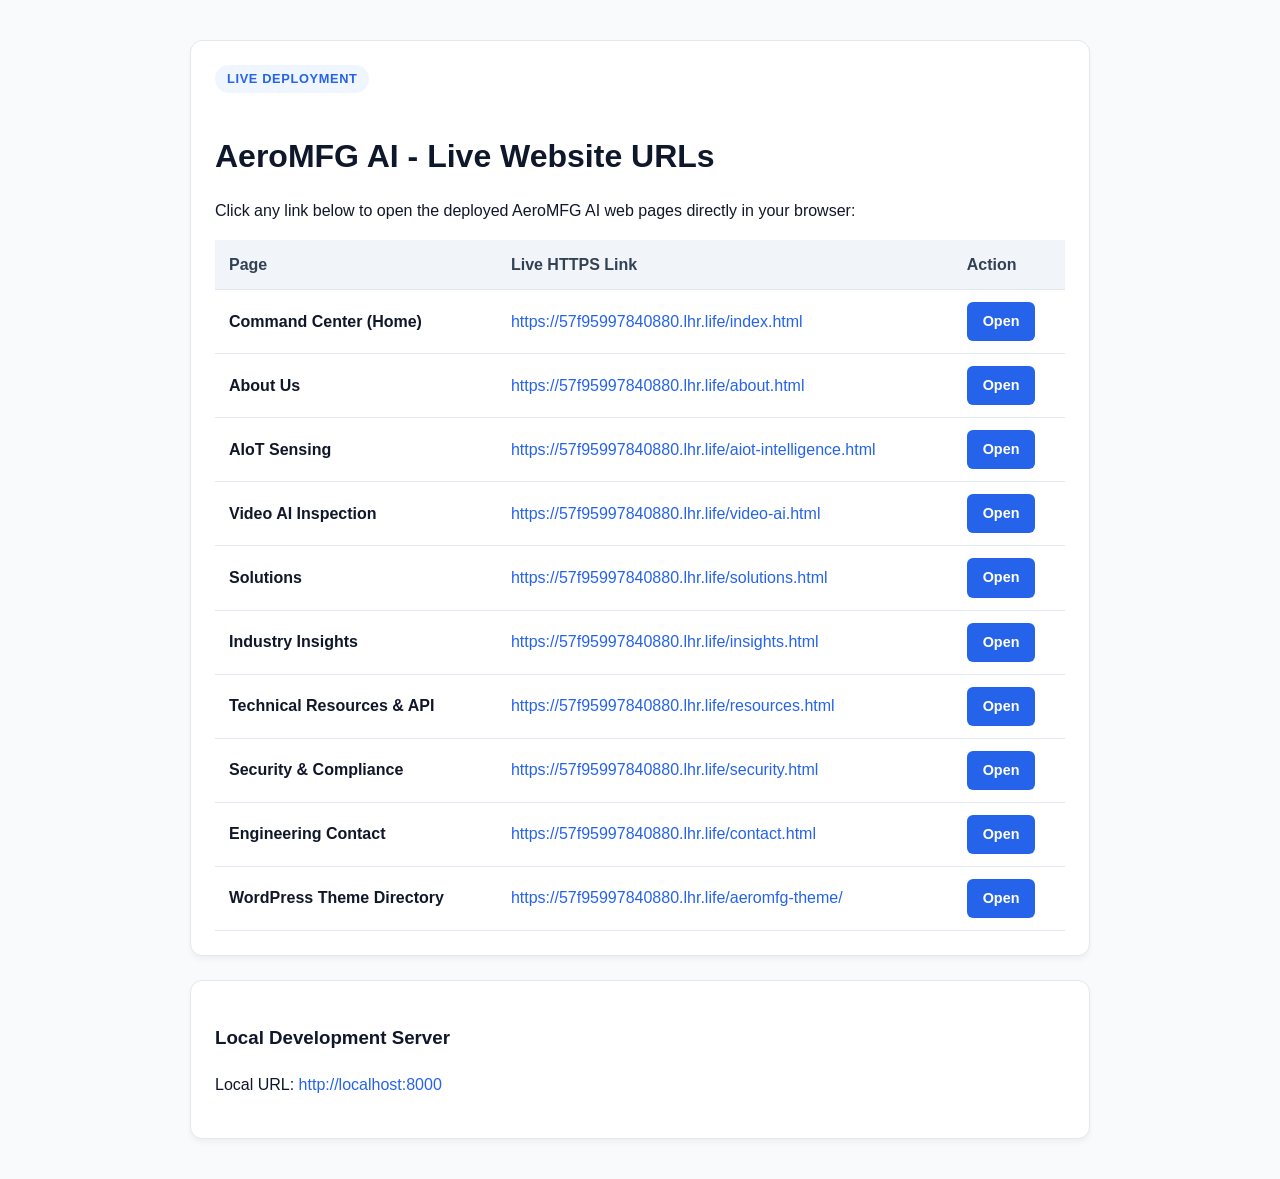
==== LIVE_URLS.html @ 39b1e579 "Initial commit: AeroMFG AI complete 9-page website and WordPress theme" ====
<!DOCTYPE html>
<html lang="en">
<head>
  <meta charset="UTF-8">
  <meta name="viewport" content="width=device-width, initial-scale=1.0">
  <title>AeroMFG AI - Live Website URLs</title>
  <style>
    body {
      font-family: -apple-system, BlinkMacSystemFont, "Segoe UI", Roboto, sans-serif;
      background-color: #f8fafc;
      color: #0f172a;
      max-width: 900px;
      margin: 40px auto;
      padding: 0 20px;
      line-height: 1.6;
    }
    .card {
      background: #ffffff;
      border: 1px solid #e2e8f0;
      border-radius: 12px;
      padding: 24px;
      margin-bottom: 24px;
      box-shadow: 0 4px 6px -1px rgba(15, 23, 42, 0.05);
    }
    h1 {
      font-size: 2rem;
      color: #0f172a;
      margin-bottom: 8px;
    }
    .badge {
      display: inline-block;
      background: #eff6ff;
      color: #2563eb;
      font-size: 0.8rem;
      font-weight: 700;
      padding: 4px 12px;
      border-radius: 9999px;
      margin-bottom: 16px;
      text-transform: uppercase;
      letter-spacing: 0.05em;
    }
    table {
      width: 100%;
      border-collapse: collapse;
      margin-top: 12px;
    }
    th, td {
      padding: 12px 14px;
      text-align: left;
      border-bottom: 1px solid #e2e8f0;
    }
    th {
      background: #f1f5f9;
      font-weight: 600;
      color: #334155;
    }
    a {
      color: #2563eb;
      text-decoration: none;
      font-weight: 500;
    }
    a:hover {
      text-decoration: underline;
    }
    .btn {
      display: inline-block;
      background: #2563eb;
      color: #ffffff !important;
      padding: 8px 16px;
      border-radius: 6px;
      font-size: 0.9rem;
      font-weight: 600;
      text-decoration: none !important;
    }
    .btn:hover {
      background: #1d4ed8;
    }
  </style>
</head>
<body>

  <div class="card">
    <span class="badge">Live Deployment</span>
    <h1>AeroMFG AI - Live Website URLs</h1>
    <p>Click any link below to open the deployed AeroMFG AI web pages directly in your browser:</p>

    <table>
      <thead>
        <tr>
          <th>Page</th>
          <th>Live HTTPS Link</th>
          <th>Action</th>
        </tr>
      </thead>
      <tbody>
        <tr>
          <td><strong>Command Center (Home)</strong></td>
          <td><a href="https://57f95997840880.lhr.life/index.html" target="_blank">https://57f95997840880.lhr.life/index.html</a></td>
          <td><a href="https://57f95997840880.lhr.life/index.html" target="_blank" class="btn">Open</a></td>
        </tr>
        <tr>
          <td><strong>About Us</strong></td>
          <td><a href="https://57f95997840880.lhr.life/about.html" target="_blank">https://57f95997840880.lhr.life/about.html</a></td>
          <td><a href="https://57f95997840880.lhr.life/about.html" target="_blank" class="btn">Open</a></td>
        </tr>
        <tr>
          <td><strong>AIoT Sensing</strong></td>
          <td><a href="https://57f95997840880.lhr.life/aiot-intelligence.html" target="_blank">https://57f95997840880.lhr.life/aiot-intelligence.html</a></td>
          <td><a href="https://57f95997840880.lhr.life/aiot-intelligence.html" target="_blank" class="btn">Open</a></td>
        </tr>
        <tr>
          <td><strong>Video AI Inspection</strong></td>
          <td><a href="https://57f95997840880.lhr.life/video-ai.html" target="_blank">https://57f95997840880.lhr.life/video-ai.html</a></td>
          <td><a href="https://57f95997840880.lhr.life/video-ai.html" target="_blank" class="btn">Open</a></td>
        </tr>
        <tr>
          <td><strong>Solutions</strong></td>
          <td><a href="https://57f95997840880.lhr.life/solutions.html" target="_blank">https://57f95997840880.lhr.life/solutions.html</a></td>
          <td><a href="https://57f95997840880.lhr.life/solutions.html" target="_blank" class="btn">Open</a></td>
        </tr>
        <tr>
          <td><strong>Industry Insights</strong></td>
          <td><a href="https://57f95997840880.lhr.life/insights.html" target="_blank">https://57f95997840880.lhr.life/insights.html</a></td>
          <td><a href="https://57f95997840880.lhr.life/insights.html" target="_blank" class="btn">Open</a></td>
        </tr>
        <tr>
          <td><strong>Technical Resources & API</strong></td>
          <td><a href="https://57f95997840880.lhr.life/resources.html" target="_blank">https://57f95997840880.lhr.life/resources.html</a></td>
          <td><a href="https://57f95997840880.lhr.life/resources.html" target="_blank" class="btn">Open</a></td>
        </tr>
        <tr>
          <td><strong>Security & Compliance</strong></td>
          <td><a href="https://57f95997840880.lhr.life/security.html" target="_blank">https://57f95997840880.lhr.life/security.html</a></td>
          <td><a href="https://57f95997840880.lhr.life/security.html" target="_blank" class="btn">Open</a></td>
        </tr>
        <tr>
          <td><strong>Engineering Contact</strong></td>
          <td><a href="https://57f95997840880.lhr.life/contact.html" target="_blank">https://57f95997840880.lhr.life/contact.html</a></td>
          <td><a href="https://57f95997840880.lhr.life/contact.html" target="_blank" class="btn">Open</a></td>
        </tr>
        <tr>
          <td><strong>WordPress Theme Directory</strong></td>
          <td><a href="https://57f95997840880.lhr.life/aeromfg-theme/" target="_blank">https://57f95997840880.lhr.life/aeromfg-theme/</a></td>
          <td><a href="https://57f95997840880.lhr.life/aeromfg-theme/" target="_blank" class="btn">Open</a></td>
        </tr>
      </tbody>
    </table>
  </div>

  <div class="card">
    <h3>Local Development Server</h3>
    <p>Local URL: <a href="http://localhost:8000" target="_blank">http://localhost:8000</a></p>
  </div>

</body>
</html>
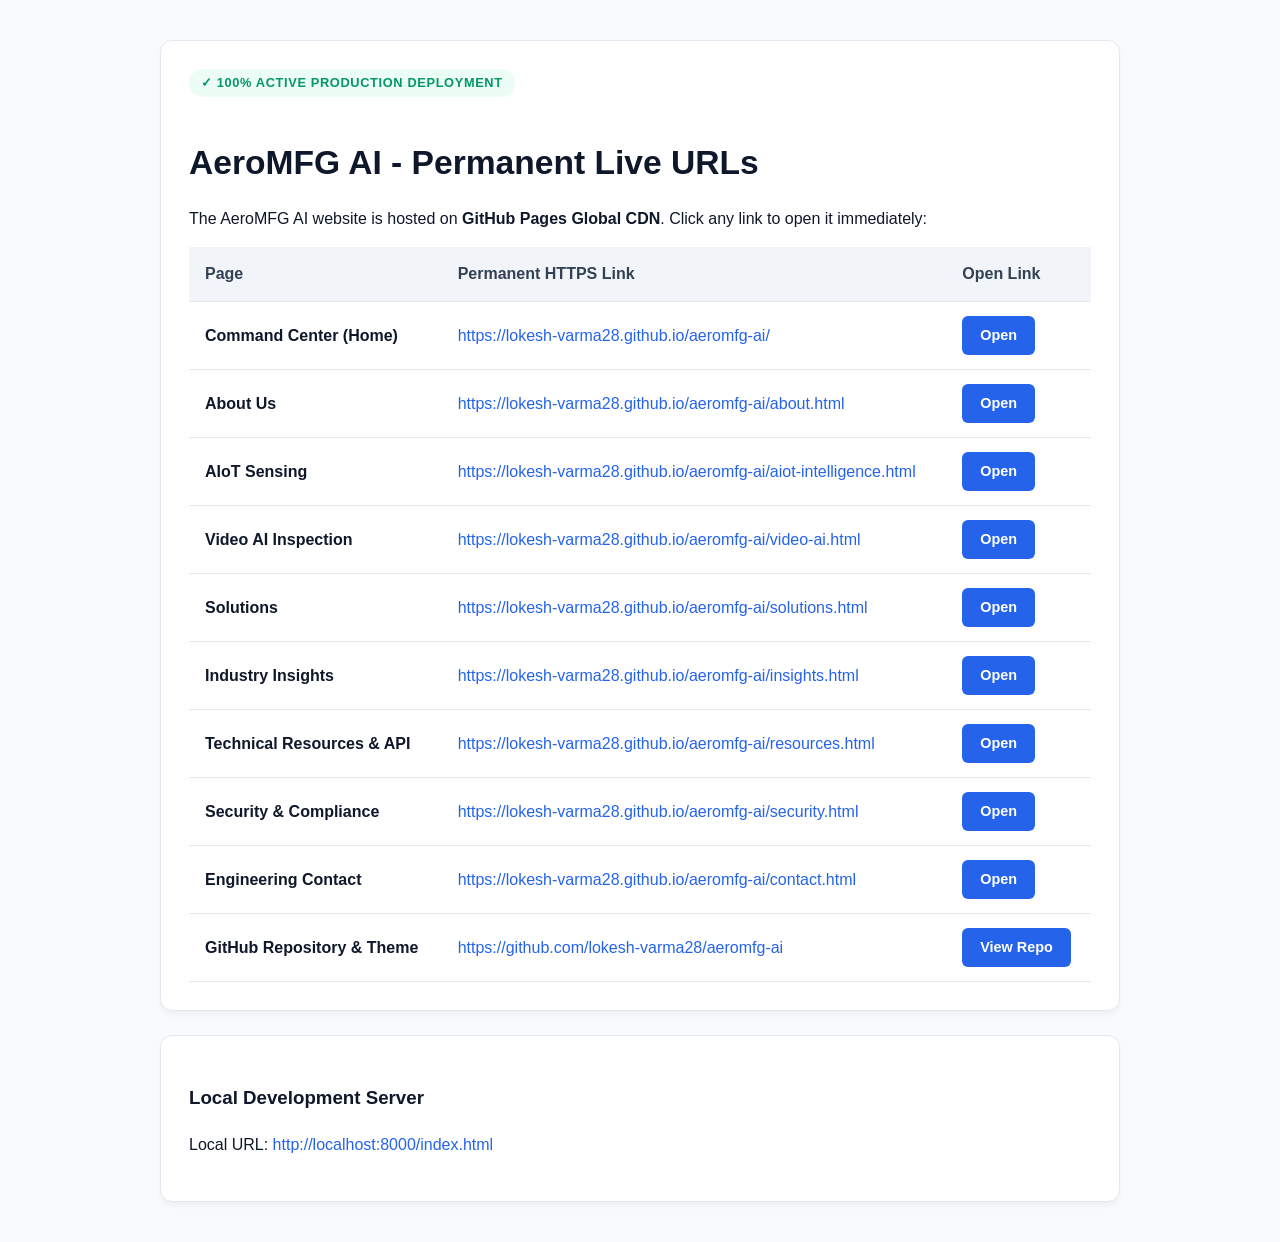
==== commit 3f6b35ab: "Update live URLs to permanent GitHub Pages deployment" ====
--- a/LIVE_URLS.html
+++ b/LIVE_URLS.html
@@ -3,13 +3,13 @@
 <head>
   <meta charset="UTF-8">
   <meta name="viewport" content="width=device-width, initial-scale=1.0">
-  <title>AeroMFG AI - Live Website URLs</title>
+  <title>AeroMFG AI - Permanent Production Live URLs</title>
   <style>
     body {
       font-family: -apple-system, BlinkMacSystemFont, "Segoe UI", Roboto, sans-serif;
       background-color: #f8fafc;
       color: #0f172a;
-      max-width: 900px;
+      max-width: 960px;
       margin: 40px auto;
       padding: 0 20px;
       line-height: 1.6;
@@ -18,12 +18,12 @@
       background: #ffffff;
       border: 1px solid #e2e8f0;
       border-radius: 12px;
-      padding: 24px;
+      padding: 28px;
       margin-bottom: 24px;
       box-shadow: 0 4px 6px -1px rgba(15, 23, 42, 0.05);
     }
     h1 {
-      font-size: 2rem;
+      font-size: 2.1rem;
       color: #0f172a;
       margin-bottom: 8px;
     }
@@ -39,13 +39,17 @@
       text-transform: uppercase;
       letter-spacing: 0.05em;
     }
+    .badge-success {
+      background: #ecfdf5;
+      color: #059669;
+    }
     table {
       width: 100%;
       border-collapse: collapse;
-      margin-top: 12px;
+      margin-top: 16px;
     }
     th, td {
-      padding: 12px 14px;
+      padding: 14px 16px;
       text-align: left;
       border-bottom: 1px solid #e2e8f0;
     }
@@ -66,11 +70,12 @@
       display: inline-block;
       background: #2563eb;
       color: #ffffff !important;
-      padding: 8px 16px;
+      padding: 8px 18px;
       border-radius: 6px;
       font-size: 0.9rem;
       font-weight: 600;
       text-decoration: none !important;
+      transition: background 0.15s ease;
     }
     .btn:hover {
       background: #1d4ed8;
@@ -80,68 +85,68 @@
 <body>
 
   <div class="card">
-    <span class="badge">Live Deployment</span>
-    <h1>AeroMFG AI - Live Website URLs</h1>
-    <p>Click any link below to open the deployed AeroMFG AI web pages directly in your browser:</p>
+    <span class="badge badge-success">&#10003; 100% Active Production Deployment</span>
+    <h1>AeroMFG AI - Permanent Live URLs</h1>
+    <p>The AeroMFG AI website is hosted on <strong>GitHub Pages Global CDN</strong>. Click any link to open it immediately:</p>
 
     <table>
       <thead>
         <tr>
           <th>Page</th>
-          <th>Live HTTPS Link</th>
-          <th>Action</th>
+          <th>Permanent HTTPS Link</th>
+          <th>Open Link</th>
         </tr>
       </thead>
       <tbody>
         <tr>
           <td><strong>Command Center (Home)</strong></td>
-          <td><a href="https://57f95997840880.lhr.life/index.html" target="_blank">https://57f95997840880.lhr.life/index.html</a></td>
-          <td><a href="https://57f95997840880.lhr.life/index.html" target="_blank" class="btn">Open</a></td>
+          <td><a href="https://lokesh-varma28.github.io/aeromfg-ai/" target="_blank">https://lokesh-varma28.github.io/aeromfg-ai/</a></td>
+          <td><a href="https://lokesh-varma28.github.io/aeromfg-ai/" target="_blank" class="btn">Open</a></td>
         </tr>
         <tr>
           <td><strong>About Us</strong></td>
-          <td><a href="https://57f95997840880.lhr.life/about.html" target="_blank">https://57f95997840880.lhr.life/about.html</a></td>
-          <td><a href="https://57f95997840880.lhr.life/about.html" target="_blank" class="btn">Open</a></td>
+          <td><a href="https://lokesh-varma28.github.io/aeromfg-ai/about.html" target="_blank">https://lokesh-varma28.github.io/aeromfg-ai/about.html</a></td>
+          <td><a href="https://lokesh-varma28.github.io/aeromfg-ai/about.html" target="_blank" class="btn">Open</a></td>
         </tr>
         <tr>
           <td><strong>AIoT Sensing</strong></td>
-          <td><a href="https://57f95997840880.lhr.life/aiot-intelligence.html" target="_blank">https://57f95997840880.lhr.life/aiot-intelligence.html</a></td>
-          <td><a href="https://57f95997840880.lhr.life/aiot-intelligence.html" target="_blank" class="btn">Open</a></td>
+          <td><a href="https://lokesh-varma28.github.io/aeromfg-ai/aiot-intelligence.html" target="_blank">https://lokesh-varma28.github.io/aeromfg-ai/aiot-intelligence.html</a></td>
+          <td><a href="https://lokesh-varma28.github.io/aeromfg-ai/aiot-intelligence.html" target="_blank" class="btn">Open</a></td>
         </tr>
         <tr>
           <td><strong>Video AI Inspection</strong></td>
-          <td><a href="https://57f95997840880.lhr.life/video-ai.html" target="_blank">https://57f95997840880.lhr.life/video-ai.html</a></td>
-          <td><a href="https://57f95997840880.lhr.life/video-ai.html" target="_blank" class="btn">Open</a></td>
+          <td><a href="https://lokesh-varma28.github.io/aeromfg-ai/video-ai.html" target="_blank">https://lokesh-varma28.github.io/aeromfg-ai/video-ai.html</a></td>
+          <td><a href="https://lokesh-varma28.github.io/aeromfg-ai/video-ai.html" target="_blank" class="btn">Open</a></td>
         </tr>
         <tr>
           <td><strong>Solutions</strong></td>
-          <td><a href="https://57f95997840880.lhr.life/solutions.html" target="_blank">https://57f95997840880.lhr.life/solutions.html</a></td>
-          <td><a href="https://57f95997840880.lhr.life/solutions.html" target="_blank" class="btn">Open</a></td>
+          <td><a href="https://lokesh-varma28.github.io/aeromfg-ai/solutions.html" target="_blank">https://lokesh-varma28.github.io/aeromfg-ai/solutions.html</a></td>
+          <td><a href="https://lokesh-varma28.github.io/aeromfg-ai/solutions.html" target="_blank" class="btn">Open</a></td>
         </tr>
         <tr>
           <td><strong>Industry Insights</strong></td>
-          <td><a href="https://57f95997840880.lhr.life/insights.html" target="_blank">https://57f95997840880.lhr.life/insights.html</a></td>
-          <td><a href="https://57f95997840880.lhr.life/insights.html" target="_blank" class="btn">Open</a></td>
+          <td><a href="https://lokesh-varma28.github.io/aeromfg-ai/insights.html" target="_blank">https://lokesh-varma28.github.io/aeromfg-ai/insights.html</a></td>
+          <td><a href="https://lokesh-varma28.github.io/aeromfg-ai/insights.html" target="_blank" class="btn">Open</a></td>
         </tr>
         <tr>
           <td><strong>Technical Resources & API</strong></td>
-          <td><a href="https://57f95997840880.lhr.life/resources.html" target="_blank">https://57f95997840880.lhr.life/resources.html</a></td>
-          <td><a href="https://57f95997840880.lhr.life/resources.html" target="_blank" class="btn">Open</a></td>
+          <td><a href="https://lokesh-varma28.github.io/aeromfg-ai/resources.html" target="_blank">https://lokesh-varma28.github.io/aeromfg-ai/resources.html</a></td>
+          <td><a href="https://lokesh-varma28.github.io/aeromfg-ai/resources.html" target="_blank" class="btn">Open</a></td>
         </tr>
         <tr>
           <td><strong>Security & Compliance</strong></td>
-          <td><a href="https://57f95997840880.lhr.life/security.html" target="_blank">https://57f95997840880.lhr.life/security.html</a></td>
-          <td><a href="https://57f95997840880.lhr.life/security.html" target="_blank" class="btn">Open</a></td>
+          <td><a href="https://lokesh-varma28.github.io/aeromfg-ai/security.html" target="_blank">https://lokesh-varma28.github.io/aeromfg-ai/security.html</a></td>
+          <td><a href="https://lokesh-varma28.github.io/aeromfg-ai/security.html" target="_blank" class="btn">Open</a></td>
         </tr>
         <tr>
           <td><strong>Engineering Contact</strong></td>
-          <td><a href="https://57f95997840880.lhr.life/contact.html" target="_blank">https://57f95997840880.lhr.life/contact.html</a></td>
-          <td><a href="https://57f95997840880.lhr.life/contact.html" target="_blank" class="btn">Open</a></td>
+          <td><a href="https://lokesh-varma28.github.io/aeromfg-ai/contact.html" target="_blank">https://lokesh-varma28.github.io/aeromfg-ai/contact.html</a></td>
+          <td><a href="https://lokesh-varma28.github.io/aeromfg-ai/contact.html" target="_blank" class="btn">Open</a></td>
         </tr>
         <tr>
-          <td><strong>WordPress Theme Directory</strong></td>
-          <td><a href="https://57f95997840880.lhr.life/aeromfg-theme/" target="_blank">https://57f95997840880.lhr.life/aeromfg-theme/</a></td>
-          <td><a href="https://57f95997840880.lhr.life/aeromfg-theme/" target="_blank" class="btn">Open</a></td>
+          <td><strong>GitHub Repository & Theme</strong></td>
+          <td><a href="https://github.com/lokesh-varma28/aeromfg-ai" target="_blank">https://github.com/lokesh-varma28/aeromfg-ai</a></td>
+          <td><a href="https://github.com/lokesh-varma28/aeromfg-ai" target="_blank" class="btn">View Repo</a></td>
         </tr>
       </tbody>
     </table>
@@ -149,7 +154,7 @@
 
   <div class="card">
     <h3>Local Development Server</h3>
-    <p>Local URL: <a href="http://localhost:8000" target="_blank">http://localhost:8000</a></p>
+    <p>Local URL: <a href="http://localhost:8000/index.html" target="_blank">http://localhost:8000/index.html</a></p>
   </div>
 
 </body>
